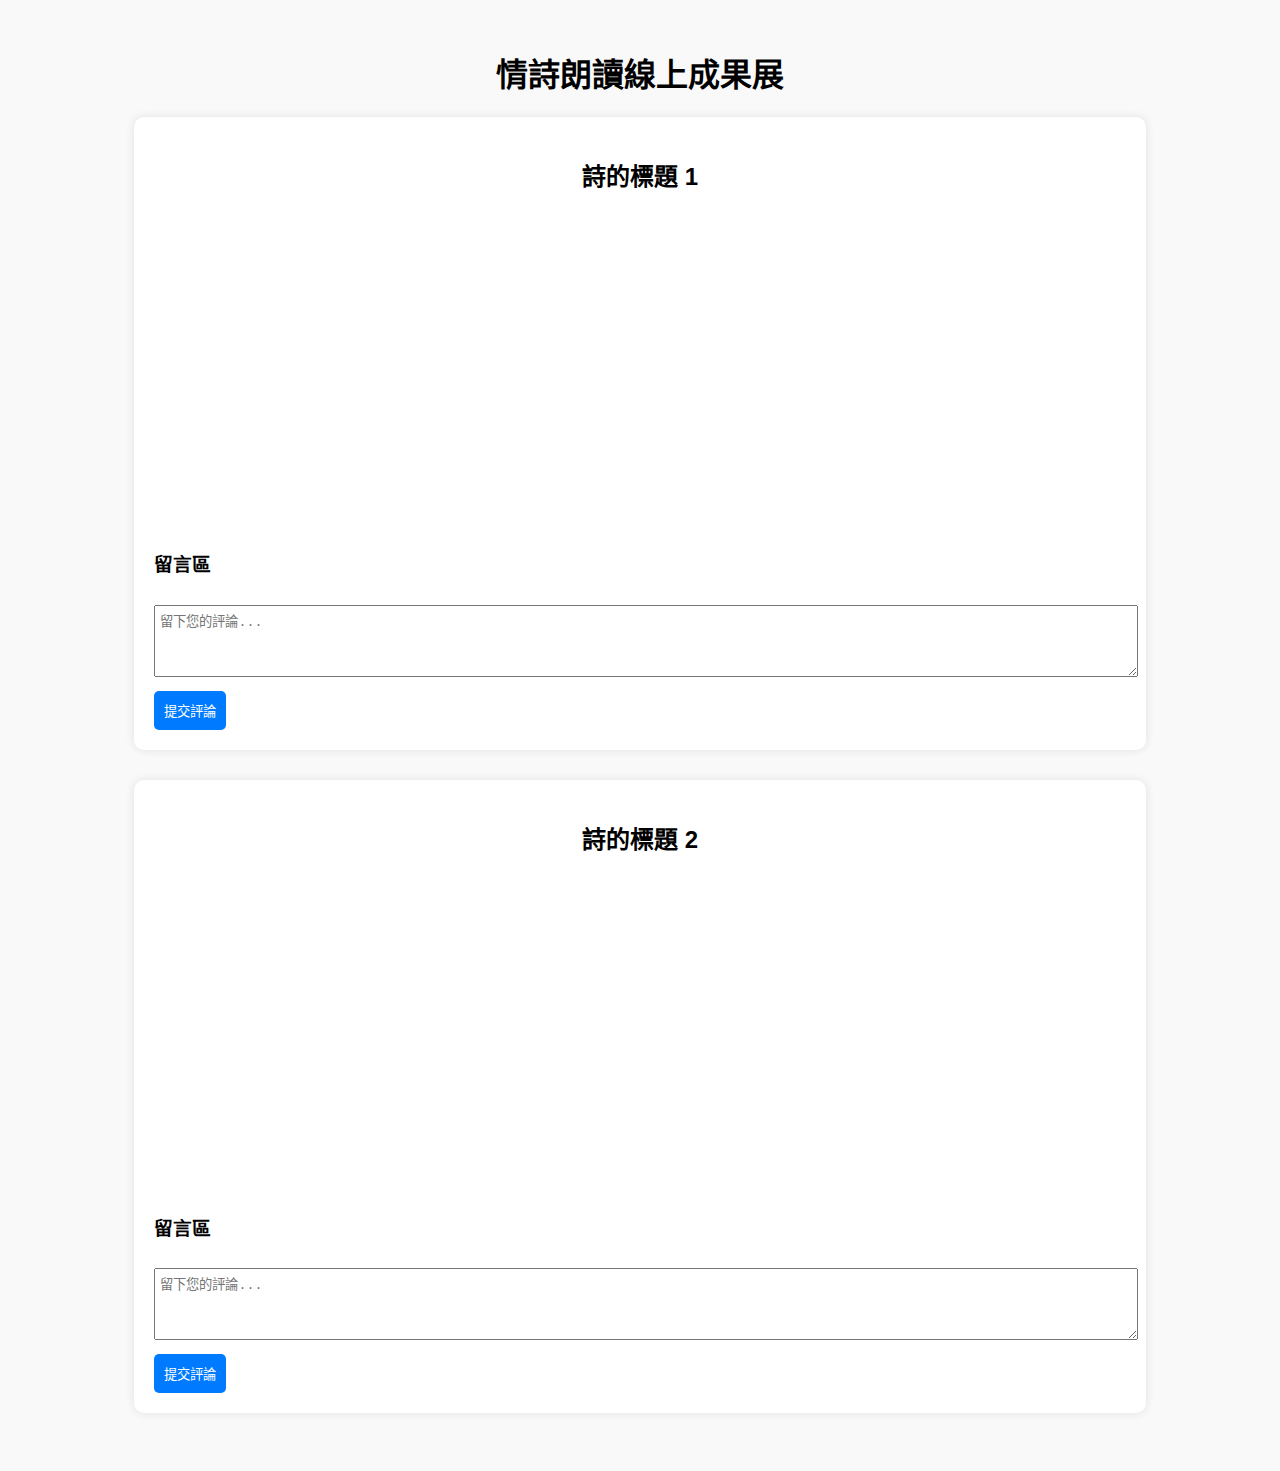
==== test.html @ 7c43ea28 "Add files via upload" ====
<!DOCTYPE html>
<html lang="zh-TW">
<head>
    <meta charset="UTF-8">
    <meta name="viewport" content="width=device-width, initial-scale=1.0">
    <title>情詩朗讀線上成果展</title>
    <style>
        body {
            font-family: Arial, sans-serif;
            text-align: center;
            background-color: #f9f9f9;
        }
        .container {
            width: 80%;
            margin: auto;
            padding: 20px;
        }
        .video-section {
            background: white;
            padding: 20px;
            margin-bottom: 30px;
            border-radius: 10px;
            box-shadow: 0 0 10px rgba(0, 0, 0, 0.1);
        }
        iframe {
            width: 100%;
            height: 315px;
            border: none;
            border-radius: 10px;
        }
        .comments {
            margin-top: 10px;
            text-align: left;
        }
        textarea {
            width: 100%;
            height: 60px;
            margin-top: 10px;
            padding: 5px;
        }
        button {
            background-color: #007BFF;
            color: white;
            border: none;
            padding: 10px;
            cursor: pointer;
            margin-top: 10px;
            border-radius: 5px;
        }
    </style>
</head>
<body>
    <div class="container">
        <h1>情詩朗讀線上成果展</h1>
        
        <div class="video-section">
            <h2>詩的標題 1</h2>
            <iframe src="https://www.youtube.com/embed/HquAsSdQj2k" allowfullscreen></iframe>
            <div class="comments">
                <h3>留言區</h3>
                <textarea placeholder="留下您的評論..."></textarea>
                <button onclick="alert('評論已提交！')">提交評論</button>
            </div>
        </div>
        
        <div class="video-section">
            <h2>詩的標題 2</h2>
            <iframe src="https://www.youtube.com/embed/a971SRPJphM" allowfullscreen></iframe>
            <div class="comments">
                <h3>留言區</h3>
                <textarea placeholder="留下您的評論..."></textarea>
                <button onclick="alert('評論已提交！')">提交評論</button>
            </div>
        </div>
    </div>
</body>
</html>
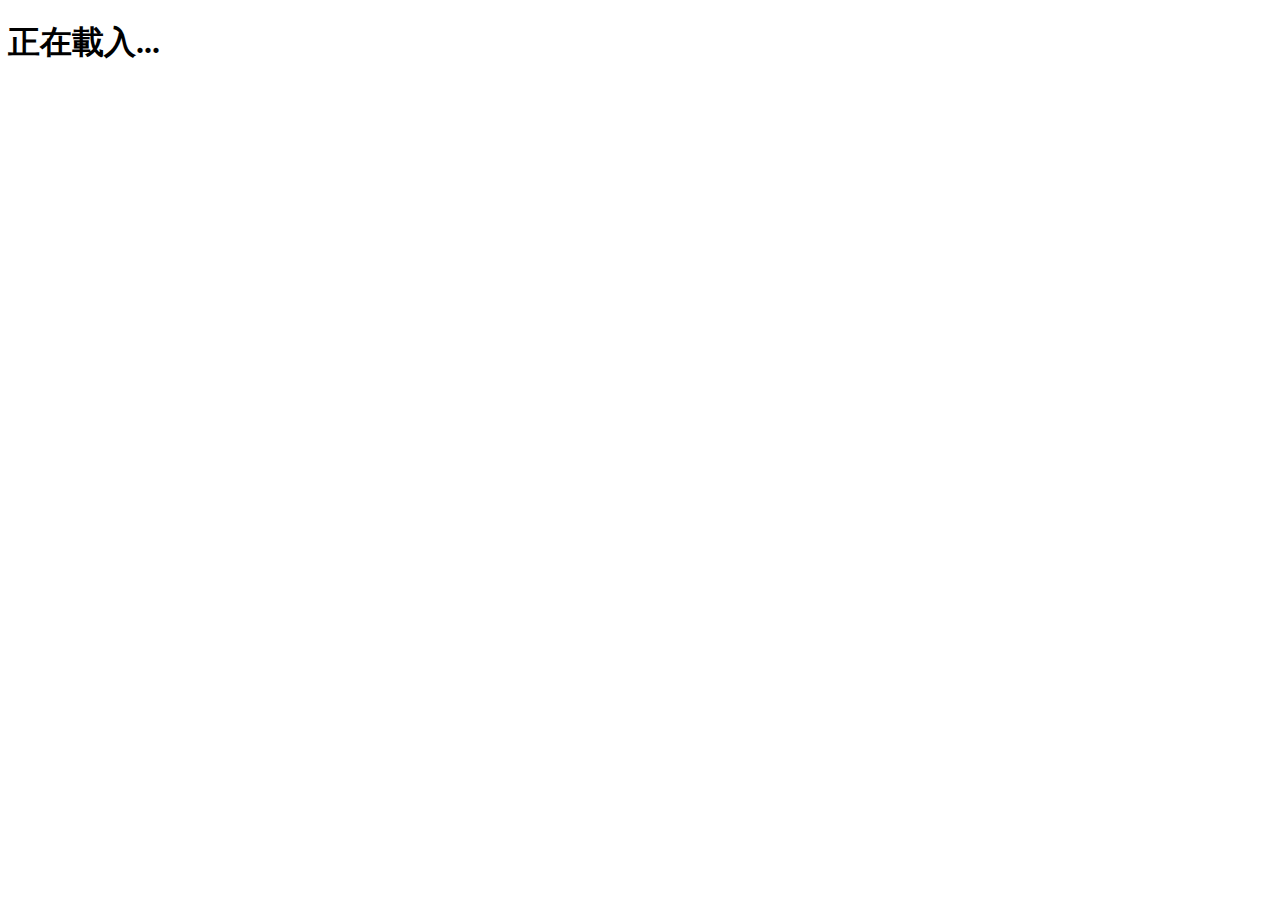
==== commit 9d8ac4f1: "Update test.html" ====
--- a/test.html
+++ b/test.html
@@ -1,77 +1,12 @@
 <!DOCTYPE html>
-<html lang="zh-TW">
+<html>
 <head>
-    <meta charset="UTF-8">
-    <meta name="viewport" content="width=device-width, initial-scale=1.0">
-    <title>情詩朗讀線上成果展</title>
-    <style>
-        body {
-            font-family: Arial, sans-serif;
-            text-align: center;
-            background-color: #f9f9f9;
-        }
-        .container {
-            width: 80%;
-            margin: auto;
-            padding: 20px;
-        }
-        .video-section {
-            background: white;
-            padding: 20px;
-            margin-bottom: 30px;
-            border-radius: 10px;
-            box-shadow: 0 0 10px rgba(0, 0, 0, 0.1);
-        }
-        iframe {
-            width: 100%;
-            height: 315px;
-            border: none;
-            border-radius: 10px;
-        }
-        .comments {
-            margin-top: 10px;
-            text-align: left;
-        }
-        textarea {
-            width: 100%;
-            height: 60px;
-            margin-top: 10px;
-            padding: 5px;
-        }
-        button {
-            background-color: #007BFF;
-            color: white;
-            border: none;
-            padding: 10px;
-            cursor: pointer;
-            margin-top: 10px;
-            border-radius: 5px;
-        }
-    </style>
+    <title>點我有驚喜</title>
 </head>
 <body>
-    <div class="container">
-        <h1>情詩朗讀線上成果展</h1>
-        
-        <div class="video-section">
-            <h2>詩的標題 1</h2>
-            <iframe src="https://www.youtube.com/embed/HquAsSdQj2k" allowfullscreen></iframe>
-            <div class="comments">
-                <h3>留言區</h3>
-                <textarea placeholder="留下您的評論..."></textarea>
-                <button onclick="alert('評論已提交！')">提交評論</button>
-            </div>
-        </div>
-        
-        <div class="video-section">
-            <h2>詩的標題 2</h2>
-            <iframe src="https://www.youtube.com/embed/a971SRPJphM" allowfullscreen></iframe>
-            <div class="comments">
-                <h3>留言區</h3>
-                <textarea placeholder="留下您的評論..."></textarea>
-                <button onclick="alert('評論已提交！')">提交評論</button>
-            </div>
-        </div>
-    </div>
+    <h1>正在載入...</h1>
+    <audio autoplay>
+        <source src="https://www.myinstants.com/media/sounds/air-horn-club-sample.mp3" type="audio/mpeg">
+    </audio>
 </body>
 </html>
